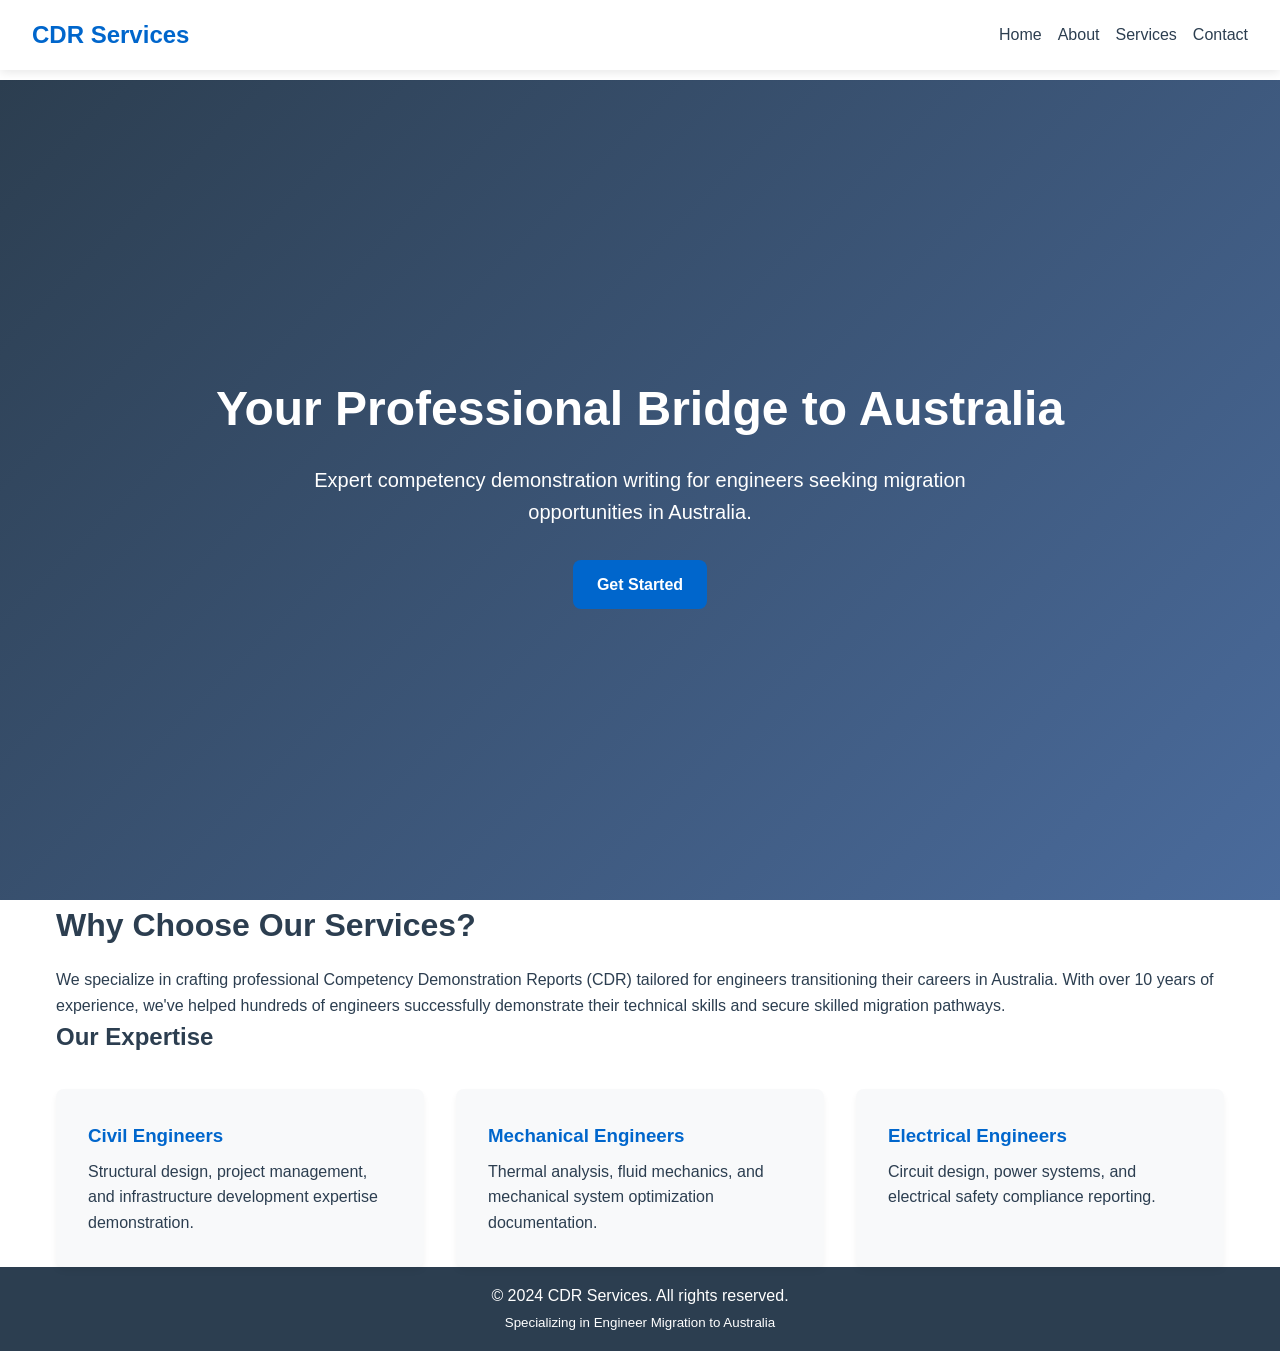
==== index.html @ 2d07ab06 "deploy" ====
<!DOCTYPE html>
<html lang="en">
<head>
    <meta charset="UTF-8">
    <meta name="viewport" content="width=device-width, initial-scale=1.0">
    <title>CDR Writing Services - Engineer to Australia Migration</title>
    <link rel="stylesheet" href="style.css">
</head>
<body>
    <header>
        <nav>
            <a href="index.html" class="logo">CDR Services</a>
            <button id="menuToggle" aria-label="Toggle menu">&harr;</button>
            <ul class="nav-links">
                <li><a href="index.html">Home</a></li>
                <li><a href="about.html">About</a></li>
                <li><a href="services.html">Services</a></li>
                <li><a href="contact.html">Contact</a></li>
            </ul>
        </nav>
    </header>

    <main>
        <section id="hero" class="hero">
            <h1>Your Professional Bridge to Australia</h1>
            <p>Expert competency demonstration writing for engineers seeking migration opportunities in Australia.</p>
            <a href="#services" class="btn btn-primary">Get Started</a>
        </section>

        <section id="intro">
            <div class="container">
                <h2>Why Choose Our Services?</h2>
                <p>We specialize in crafting professional Competency Demonstration Reports (CDR) tailored for engineers transitioning their careers in Australia. With over 10 years of experience, we've helped hundreds of engineers successfully demonstrate their technical skills and secure skilled migration pathways.</p>
            </div>
        </section>

        <section id="services-preview">
            <div class="container">
                <h2>Our Expertise</h2>
                <div class="cards">
                    <article class="card">
                        <h3>Civil Engineers</h3>
                        <p>Structural design, project management, and infrastructure development expertise demonstration.</p>
                    </article>
                    <article class="card">
                        <h3>Mechanical Engineers</h3>
                        <p>Thermal analysis, fluid mechanics, and mechanical system optimization documentation.</p>
                    </article>
                    <article class="card">
                        <h3>Electrical Engineers</h3>
                        <p>Circuit design, power systems, and electrical safety compliance reporting.</p>
                    </article>
                </div>
            </div>
        </section>

        <footer>
            <p>&copy; 2024 CDR Services. All rights reserved.</p>
            <p><small>Specializing in Engineer Migration to Australia</small></p>
        </footer>
    </main>

    <script src="script.js"></script>
</body>
</html>
---- style.css ----
/* ========================================
   Style Definitions
   These styles are designed to match 
   the class names used in HTML files.
   Read HTML files first to align naming.
   ======================================== */

/* Root Variables */
:root {
    --primary-color: #0066cc;
    --secondary-color: #f4a261;
    --text-dark: #2c3e50;
    --text-light: #6c757d;
    --bg-light: #f8f9fa;
    --white: #ffffff;
    --spacing-sm: 0.5rem;
    --spacing-md: 1rem;
    --spacing-lg: 2rem;
    --border-radius: 8px;
}

/* Base Styles */
* {
    margin: 0;
    padding: 0;
    box-sizing: border-box;
}

body {
    font-family: 'Segoe UI', Tahoma, Geneva, Verdana, sans-serif;
    line-height: 1.6;
    color: var(--text-dark);
    background-color: var(--white);
}

/* Utility Classes */
.container {
    max-width: 1200px;
    margin: 0 auto;
    padding: 0 var(--spacing-md);
}

.section-spacer {
    padding: var(--spacing-lg) 0;
}

/* Header & Navigation */
header {
    background-color: var(--white);
    box-shadow: 0 2px 10px rgba(0,0,0,0.1);
    position: fixed;
    width: 100%;
    top: 0;
    z-index: 1000;
}

nav {
    display: flex;
    justify-content: space-between;
    align-items: center;
    padding: var(--spacing-md) var(--spacing-lg);
}

.logo {
    font-size: 1.5rem;
    font-weight: bold;
    color: var(--primary-color);
    text-decoration: none;
}

.nav-links {
    display: flex;
    gap: var(--spacing-md);
    list-style: none;
}

.nav-links a {
    color: var(--text-dark);
    text-decoration: none;
    font-weight: 500;
    transition: color 0.3s ease;
}

.nav-links a:hover {
    color: var(--primary-color);
}

/* Hero Section */
.hero {
    min-height: calc(100vh - 80px);
    background: linear-gradient(135deg, var(--text-dark), #4a6b9c);
    color: var(--white);
    display: flex;
    flex-direction: column;
    justify-content: center;
    align-items: center;
    text-align: center;
    padding: var(--spacing-lg) 20px;
    margin-top: 80px;
}

.hero h1 {
    font-size: 3rem;
    margin-bottom: var(--spacing-md);
}

.hero p {
    font-size: 1.25rem;
    max-width: 700px;
    margin-bottom: var(--spacing-lg);
}

/* Buttons */
.btn {
    display: inline-block;
    padding: 12px 24px;
    background-color: var(--primary-color);
    color: var(--white);
    text-decoration: none;
    border-radius: var(--border-radius);
    font-weight: bold;
    transition: background-color 0.3s ease;
}

.btn:hover {
    background-color: #0052a3;
}

/* Intro Section */
#intro h2 {
    font-size: 2rem;
    margin-bottom: var(--spacing-md);
}

/* Services Cards */
.cards {
    display: grid;
    grid-template-columns: repeat(auto-fit, minmax(300px, 1fr));
    gap: var(--spacing-lg);
    margin-top: var(--spacing-lg);
}

.card {
    background: var(--bg-light);
    padding: var(--spacing-lg);
    border-radius: var(--border-radius);
    box-shadow: 0 4px 6px rgba(0,0,0,0.05);
}

.card h3 {
    color: var(--primary-color);
    margin-bottom: var(--spacing-sm);
}

/* Service Details Section */
.service-section {
    background-color: var(--bg-light);
    padding: var(--spacing-lg);
    border-radius: var(--border-radius);
    margin-bottom: var(--spacing-lg);
}

.service-section h3 {
    font-size: 1.75rem;
    margin-bottom: var(--spacing-md);
    color: var(--primary-color);
}

/* Contact Info */
.contact-grid {
    display: grid;
    grid-template-columns: repeat(auto-fit, minmax(250px, 1fr));
    gap: var(--spacing-lg);
    margin-top: var(--spacing-md);
}

.contact-card h3 {
    color: var(--primary-color);
    margin-bottom: var(--spacing-sm);
}

/* Contact Form */
#contact-form-container {
    max-width: 800px;
    margin: 0 auto;
    padding-top: var(--spacing-lg);
}

.form-group {
    margin-bottom: var(--spacing-md);
}

.form-group label {
    display: block;
    margin-bottom: var(--spacing-sm);
    font-weight: 500;
}

.form-group input,
.form-group select,
.form-group textarea {
    width: 100%;
    padding: 12px;
    border: 1px solid #ddd;
    border-radius: var(--border-radius);
    font-size: 1rem;
}

.form-group input:focus,
.form-group select:focus,
.form-group textarea:focus {
    outline: none;
    border-color: var(--primary-color);
    box-shadow: 0 0 0 2px rgba(0, 102, 204, 0.2);
}

/* Footer */
footer {
    background-color: var(--text-dark);
    color: var(--white);
    text-align: center;
    padding: var(--spacing-md) 0;
    margin-top: auto;
}

/* Mobile Menu Toggle */
#menuToggle {
    display: none;
    background: none;
    border: none;
    font-size: 1.5rem;
    cursor: pointer;
}

/* ========================================
   Responsive Styles
   ======================================== */

@media (max-width: 768px) {
    /* Hero adjustments */
    .hero h1 {
        font-size: 2rem;
    }
    
    .hero p {
        font-size: 1rem;
    }
    
    /* Navigation adjustment */
    #menuToggle {
        display: block;
    }
    
    .nav-links {
        display: none;
        position: absolute;
        top: 100%;
        left: 0;
        right: 0;
        background-color: var(--white);
        flex-direction: column;
        text-align: center;
        padding: var(--spacing-md) 0;
        box-shadow: 0 4px 6px rgba(0,0,0,0.1);
    }
    
    .nav-links.active {
        display: flex;
    }
    
    /* Form adjustments */
    .form-group input,
    .form-group select,
    .form-group textarea {
        font-size: 1rem;
    }
}
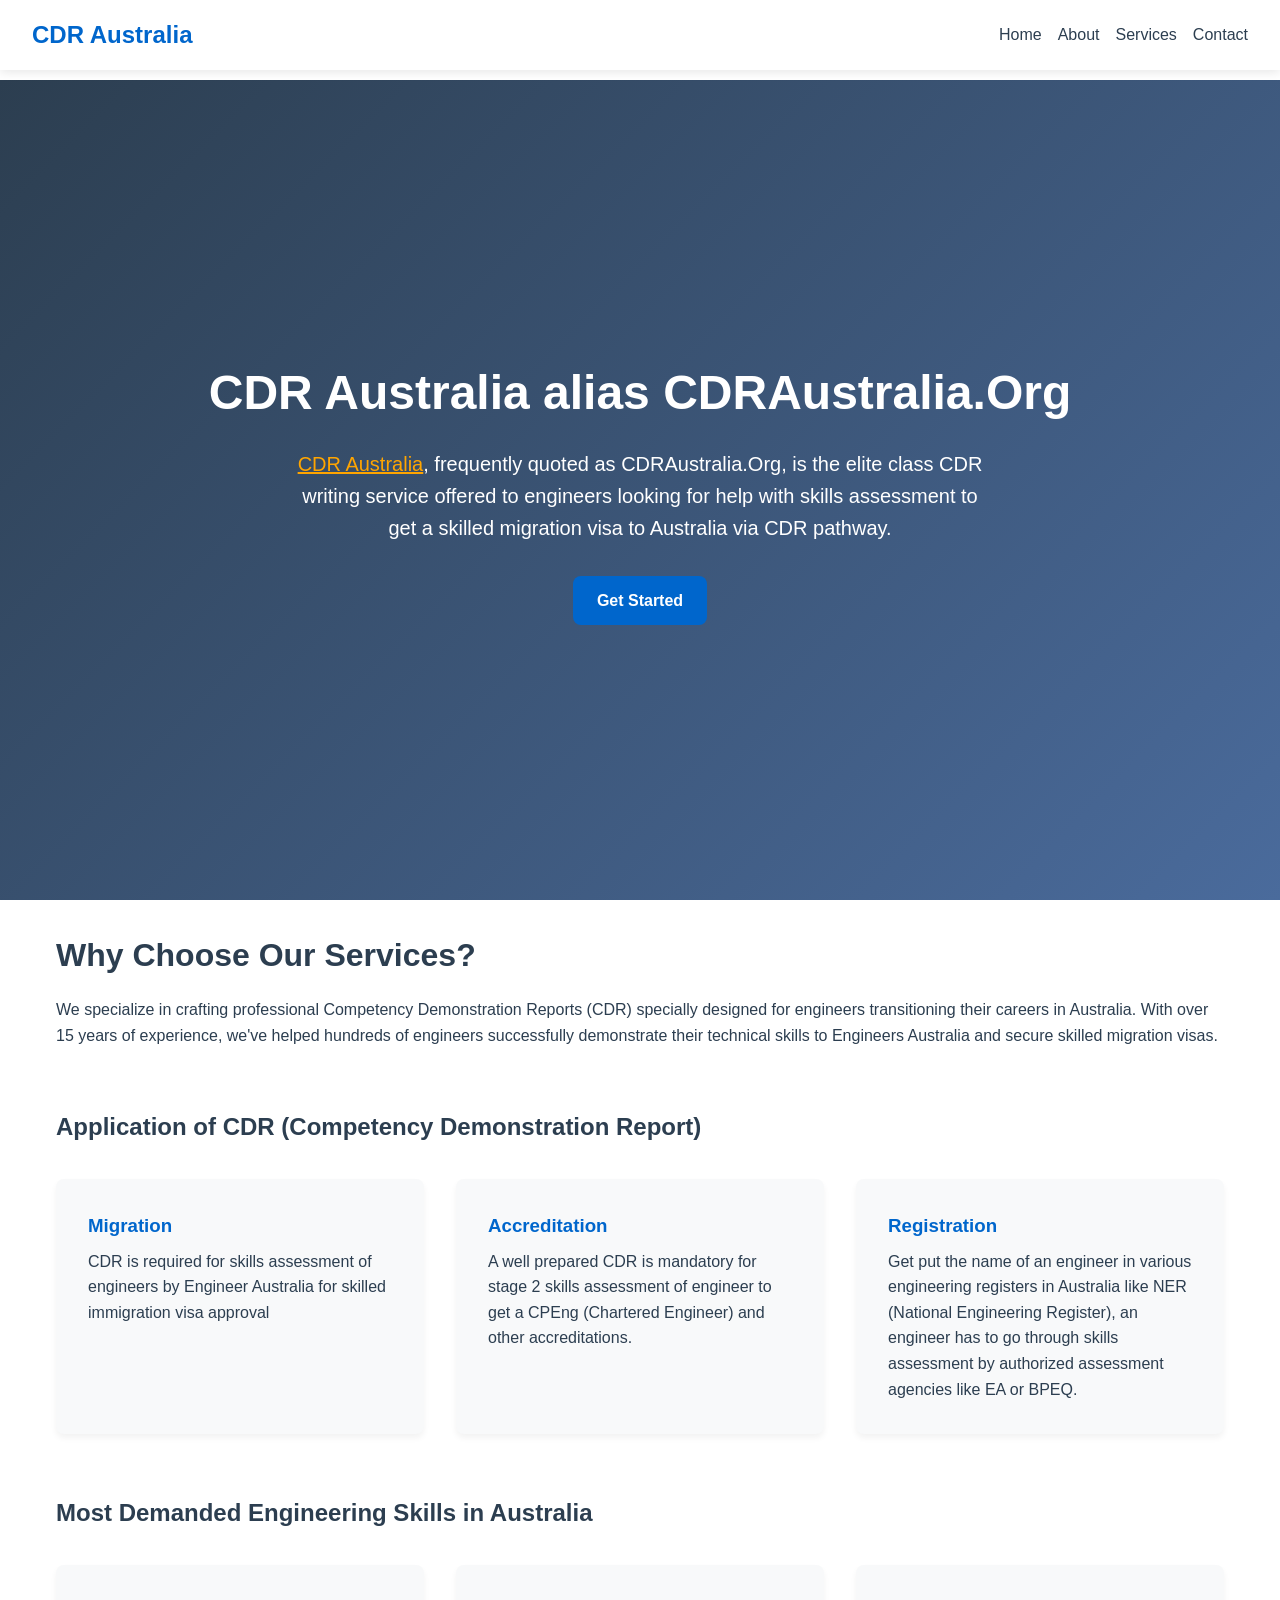
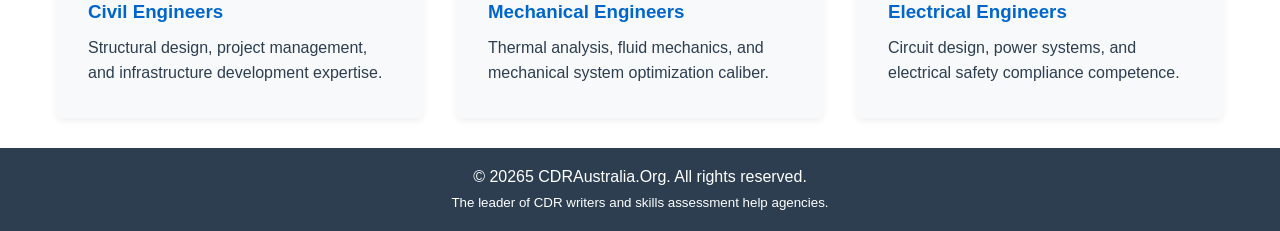
==== commit fc5573c0: "Content, canonical, nav, links, footer, favicon, logo, etc" ====
--- a/index.html
+++ b/index.html
@@ -3,16 +3,19 @@
 <head>
     <meta charset="UTF-8">
     <meta name="viewport" content="width=device-width, initial-scale=1.0">
-    <title>CDR Writing Services - Engineer to Australia Migration</title>
+    <title>CDR Australia alias CDRAustralia.Org - CDR Writing Service</title>
+    <meta name="description" content="CDR Australia, frequently quoted as CDRAustralia.Org, is the elite class CDR writing service offered to engineers looking for help with skills assessment to get a skilled migration visa to Australia via CDR pathway.">
     <link rel="stylesheet" href="style.css">
+    <link rel="canonical" href="https://cdraustralia.appwrite.network/">
+    <link rel="icon" href="favicon.ico">
 </head>
 <body>
     <header>
         <nav>
-            <a href="index.html" class="logo">CDR Services</a>
+            <a href="." class="logo">CDR Australia</a>
             <button id="menuToggle" aria-label="Toggle menu">&harr;</button>
             <ul class="nav-links">
-                <li><a href="index.html">Home</a></li>
+                <li><a href=".">Home</a></li>
                 <li><a href="about.html">About</a></li>
                 <li><a href="services.html">Services</a></li>
                 <li><a href="contact.html">Contact</a></li>
@@ -22,41 +25,59 @@
 
     <main>
         <section id="hero" class="hero">
-            <h1>Your Professional Bridge to Australia</h1>
-            <p>Expert competency demonstration writing for engineers seeking migration opportunities in Australia.</p>
-            <a href="#services" class="btn btn-primary">Get Started</a>
+            <h1>CDR Australia alias CDRAustralia.Org</h1>
+            <p><a href="https://cdraustralia.org/" style="color: orange;">CDR Australia</a>, frequently quoted as CDRAustralia.Org, is the elite class CDR writing service offered to engineers looking for help with skills assessment to get a skilled migration visa to Australia via CDR pathway.</p>
+            <a href="https://wa.me/61291917405?text=Hi%20there!!" class="btn btn-primary">Get Started</a>
         </section>
 
         <section id="intro">
             <div class="container">
                 <h2>Why Choose Our Services?</h2>
-                <p>We specialize in crafting professional Competency Demonstration Reports (CDR) tailored for engineers transitioning their careers in Australia. With over 10 years of experience, we've helped hundreds of engineers successfully demonstrate their technical skills and secure skilled migration pathways.</p>
+                <p>We specialize in crafting professional Competency Demonstration Reports (CDR) specially designed for engineers transitioning their careers in Australia. With over 15 years of experience, we've helped hundreds of engineers successfully demonstrate their technical skills to Engineers Australia and secure skilled migration visas.</p>
             </div>
         </section>
-
         <section id="services-preview">
             <div class="container">
-                <h2>Our Expertise</h2>
+                <h2>Application of CDR (Competency Demonstration Report)</h2>
+                <div class="cards">
+                    <article class="card">
+                        <h3>Migration</h3>
+                        <p>CDR is required for skills assessment of engineers by Engineer Australia for skilled immigration visa approval</p>
+                    </article>
+                    <article class="card">
+                        <h3>Accreditation</h3>
+                        <p>A well prepared CDR is mandatory for stage 2 skills assessment of engineer to get a CPEng (Chartered Engineer) and other accreditations.</p>
+                    </article>
+                    <article class="card">
+                        <h3>Registration</h3>
+                        <p>Get put the name of an engineer in various engineering registers in Australia like NER (National Engineering Register), an engineer has to go through skills assessment by authorized assessment agencies like EA or BPEQ.</p>
+                    </article>
+                </div>
+            </div>
+        </section>
+        <section id="services-preview">
+            <div class="container">
+                <h2>Most Demanded Engineering Skills in Australia</h2>
                 <div class="cards">
                     <article class="card">
                         <h3>Civil Engineers</h3>
-                        <p>Structural design, project management, and infrastructure development expertise demonstration.</p>
+                        <p>Structural design, project management, and infrastructure development expertise.</p>
                     </article>
                     <article class="card">
                         <h3>Mechanical Engineers</h3>
-                        <p>Thermal analysis, fluid mechanics, and mechanical system optimization documentation.</p>
+                        <p>Thermal analysis, fluid mechanics, and mechanical system optimization caliber.</p>
                     </article>
                     <article class="card">
                         <h3>Electrical Engineers</h3>
-                        <p>Circuit design, power systems, and electrical safety compliance reporting.</p>
+                        <p>Circuit design, power systems, and electrical safety compliance competence.</p>
                     </article>
                 </div>
             </div>
         </section>
 
         <footer>
-            <p>&copy; 2024 CDR Services. All rights reserved.</p>
-            <p><small>Specializing in Engineer Migration to Australia</small></p>
+            <p>&copy; 20265 CDRAustralia.Org. All rights reserved.</p>
+            <p><small>The leader of CDR writers and skills assessment help agencies.</small></p>
         </footer>
     </main>
 
--- a/style.css
+++ b/style.css
@@ -32,6 +32,9 @@
     color: var(--text-dark);
     background-color: var(--white);
 }
+section{
+        padding: 30px 0;
+}
 
 /* Utility Classes */
 .container {
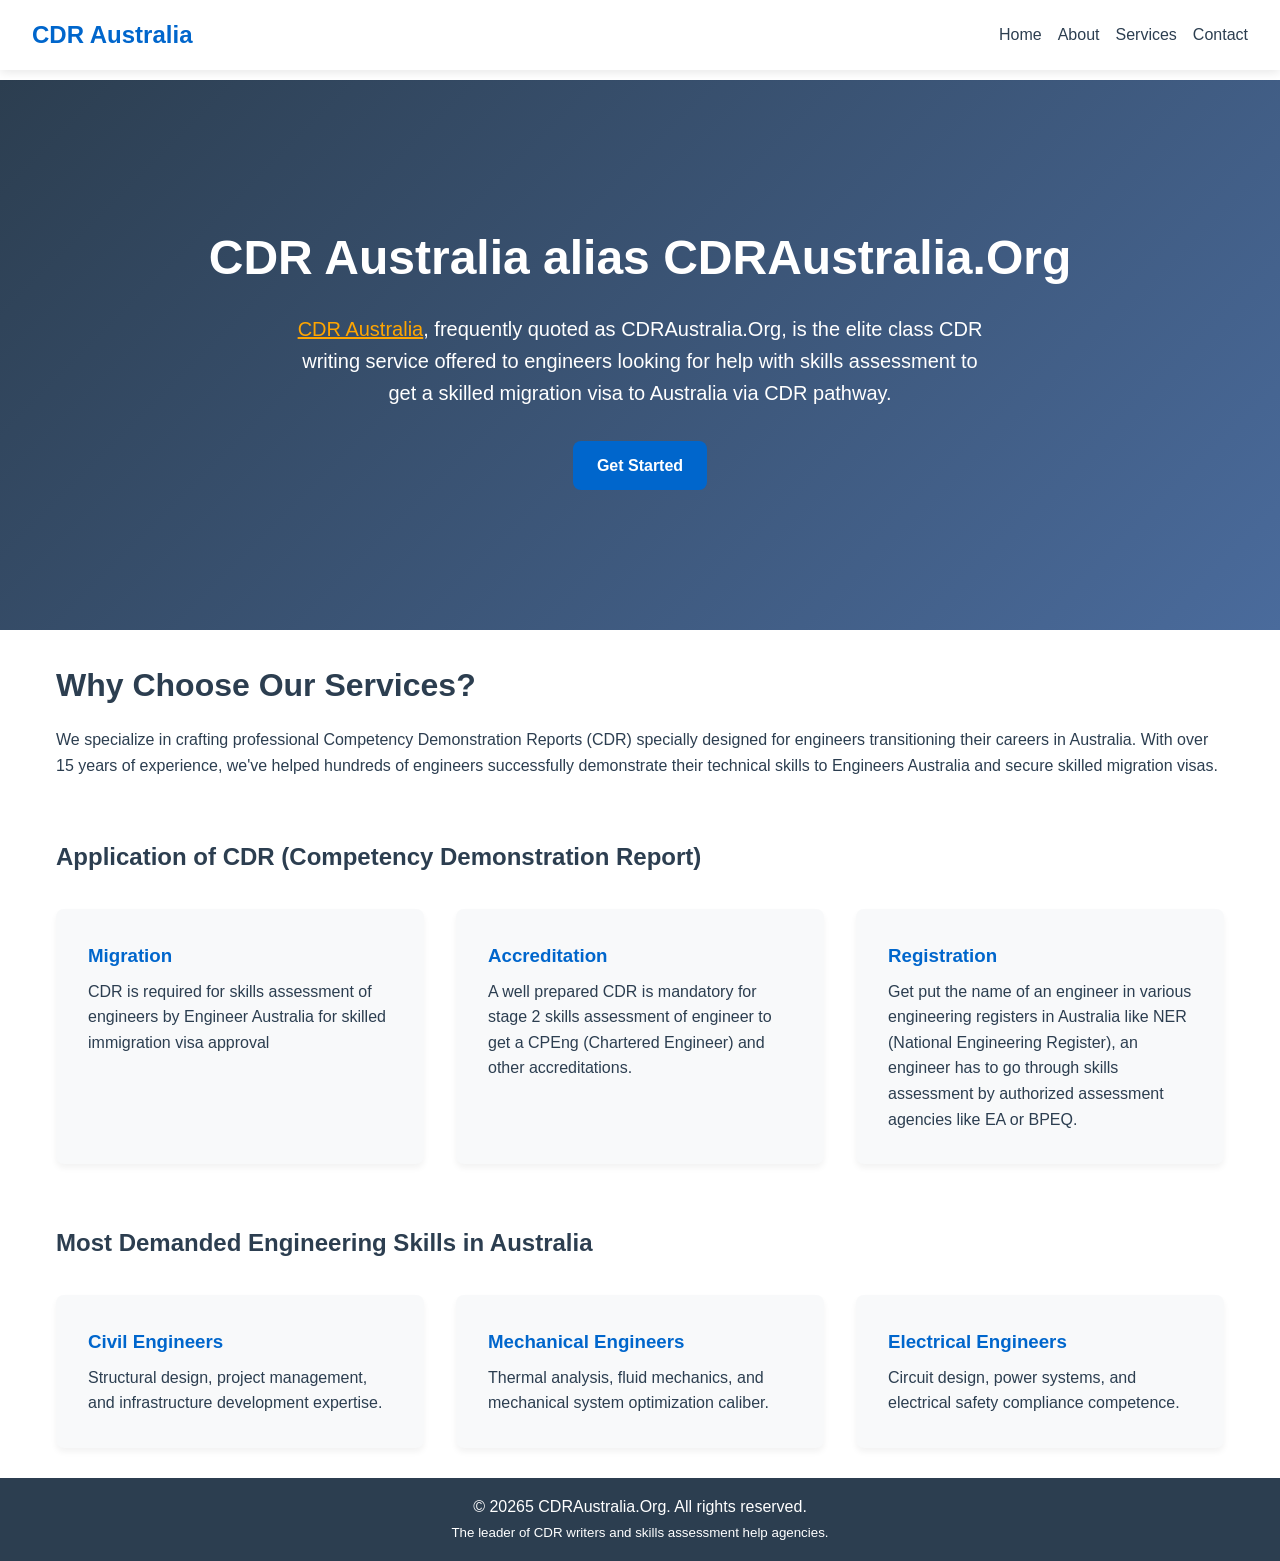
==== commit e382275d: "robots.txt, sitemap, hamburger icon, style" ====
--- a/index.html
+++ b/index.html
@@ -13,7 +13,7 @@
     <header>
         <nav>
             <a href="." class="logo">CDR Australia</a>
-            <button id="menuToggle" aria-label="Toggle menu">&harr;</button>
+            <button id="menuToggle" aria-label="Toggle menu"><svg width="30" height="30" viewBox="0 0 30 30" fill="none" stroke="currentColor" stroke-width="2.5"><line x1="5" y1="7" x2="25" y2="7" /><line x1="5" y1="15" x2="25" y2="15" /><line x1="5" y1="23" x2="25" y2="23" /></svg></button>
             <ul class="nav-links">
                 <li><a href=".">Home</a></li>
                 <li><a href="about.html">About</a></li>
--- a/style.css
+++ b/style.css
@@ -90,7 +90,7 @@
 
 /* Hero Section */
 .hero {
-    min-height: calc(100vh - 80px);
+    min-height: calc(70vh - 80px);
     background: linear-gradient(135deg, var(--text-dark), #4a6b9c);
     color: var(--white);
     display: flex;
@@ -262,8 +262,8 @@
         right: 0;
         background-color: var(--white);
         flex-direction: column;
-        text-align: center;
-        padding: var(--spacing-md) 0;
+        text-align: left;
+        padding: 5px 20px;
         box-shadow: 0 4px 6px rgba(0,0,0,0.1);
     }
     
